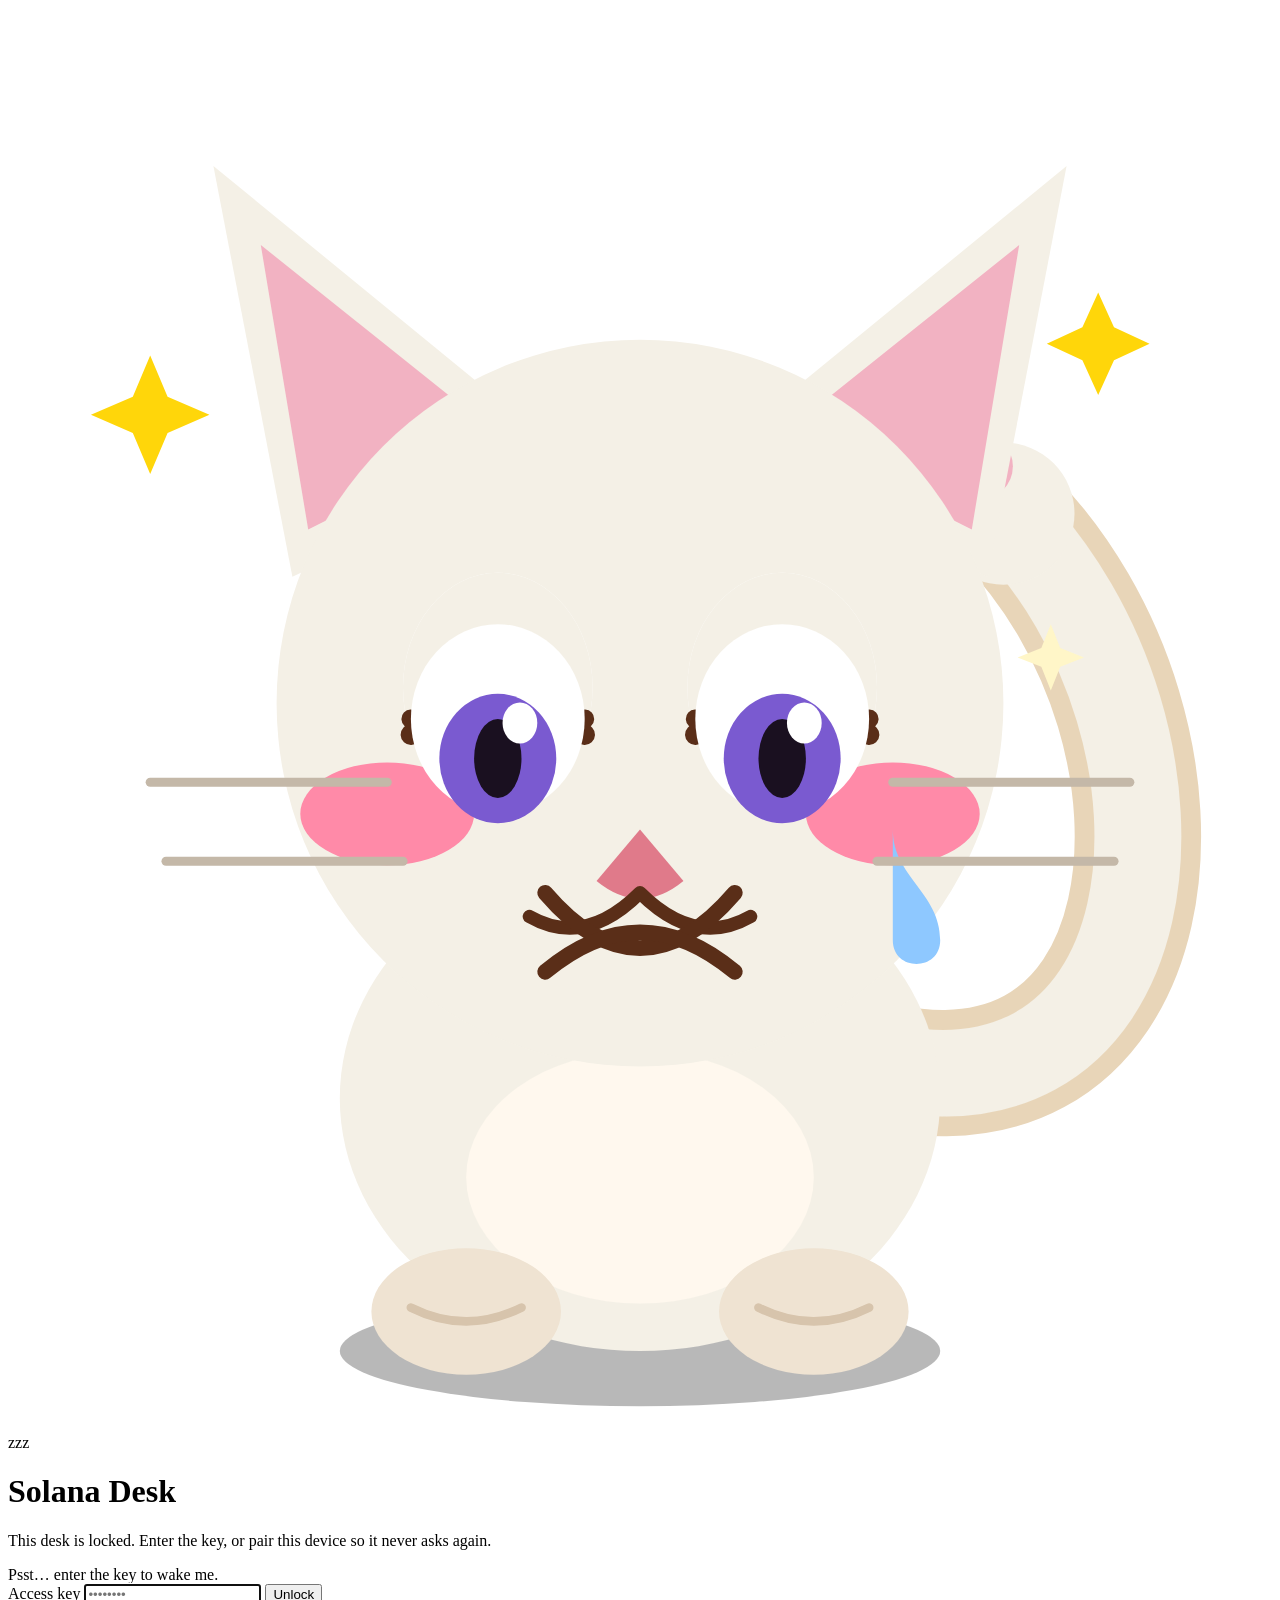
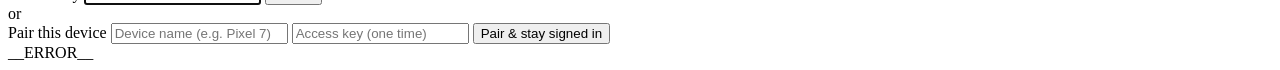
==== web/login.html @ 4916ee4c "Add anime-cat mascot UI that reacts to desk state Dashboard and login get the Yuyt-style cream cat, " ====
<!DOCTYPE html>
<html lang="en">
<head>
  <meta charset="utf-8" />
  <meta name="viewport" content="width=device-width, initial-scale=1.0" />
  <meta name="theme-color" content="#0a0810" />
  <title>Unlock — Solana Desk</title>
  <link rel="icon" href="data:image/svg+xml,%3Csvg xmlns='http://www.w3.org/2000/svg' viewBox='0 0 100 100'%3E%3Ctext y='.9em' font-size='90'%3E%F0%9F%90%B1%3C/text%3E%3C/svg%3E" />
  <link rel="stylesheet" href="/static/styles.css" />
</head>
<body class="page-login">
  <div class="login-card">
    <div class="login-cat">
      <div class="cat-dock" data-mood="sleep" aria-hidden="true">
        <div class="mascot-wrap">
          <svg class="mascot-svg" viewBox="0 0 160 180" xmlns="http://www.w3.org/2000/svg" focusable="false">
            <ellipse class="cat-shadow" cx="80" cy="170" rx="38" ry="7" fill="rgba(0,0,0,.28)"/>
            <g class="cat-tail">
              <path d="M104 132 C148 148 154 92 126 64" fill="none" stroke="#e8d5b8" stroke-width="16" stroke-linecap="round"/>
              <path d="M104 132 C148 148 154 92 126 64" fill="none" stroke="#f4f0e6" stroke-width="11" stroke-linecap="round"/>
              <circle cx="126" cy="64" r="9" fill="#f4f0e6"/>
              <circle cx="123" cy="58" r="4.2" fill="#f2b2c2"/>
            </g>
            <g class="cat-body">
              <ellipse cx="80" cy="138" rx="38" ry="32" fill="#f4f0e6"/>
              <ellipse cx="80" cy="148" rx="22" ry="16" fill="#fff8ee"/>
              <ellipse class="paw" cx="58" cy="165" rx="12" ry="8" fill="#efe3d2"/>
              <ellipse class="paw" cx="102" cy="165" rx="12" ry="8" fill="#efe3d2"/>
              <path d="M51 164.5 Q58 168 65 164.5" fill="none" stroke="#d7c4ac" stroke-width="1.1" stroke-linecap="round"/>
              <path d="M95 164.5 Q102 168 109 164.5" fill="none" stroke="#d7c4ac" stroke-width="1.1" stroke-linecap="round"/>
            </g>
            <g class="cat-head">
              <g class="ear ear-left">
                <path d="M36 72 L26 20 L70 56 Z" fill="#f4f0e6"/>
                <path d="M38 66 L32 30 L62 54 Z" fill="#f2b2c2"/>
              </g>
              <g class="ear ear-right">
                <path d="M124 72 L134 20 L90 56 Z" fill="#f4f0e6"/>
                <path d="M122 66 L128 30 L98 54 Z" fill="#f2b2c2"/>
              </g>
              <circle cx="80" cy="88" r="46" fill="#f4f0e6"/>
              <ellipse class="blush" cx="48" cy="102" rx="11" ry="6.5" fill="#ff8aa8"/>
              <ellipse class="blush" cx="112" cy="102" rx="11" ry="6.5" fill="#ff8aa8"/>
              <g class="eyes eyes-open">
                <g class="eye">
                  <ellipse cx="62" cy="86" rx="12" ry="14.5" fill="#fff"/>
                  <g class="iris">
                    <ellipse cx="62" cy="88" rx="8.4" ry="10.4" fill="#a46bff"/>
                    <ellipse cx="62" cy="93" rx="7" ry="5.4" fill="#5a2eb0" opacity=".48"/>
                    <ellipse cx="62" cy="88" rx="3.3" ry="6.2" fill="#1a1020"/>
                    <ellipse cx="65.4" cy="81.6" rx="3.1" ry="3.8" fill="#fff"/>
                    <circle cx="58.6" cy="91.6" r="1.35" fill="#fff" opacity=".95"/>
                  </g>
                  <ellipse class="eyelid" cx="62" cy="86" rx="12" ry="14.5" fill="#f4f0e6"/>
                </g>
                <g class="eye">
                  <ellipse cx="98" cy="86" rx="12" ry="14.5" fill="#fff"/>
                  <g class="iris">
                    <ellipse cx="98" cy="88" rx="8.4" ry="10.4" fill="#a46bff"/>
                    <ellipse cx="98" cy="93" rx="7" ry="5.4" fill="#5a2eb0" opacity=".48"/>
                    <ellipse cx="98" cy="88" rx="3.3" ry="6.2" fill="#1a1020"/>
                    <ellipse cx="101.4" cy="81.6" rx="3.1" ry="3.8" fill="#fff"/>
                    <circle cx="94.6" cy="91.6" r="1.35" fill="#fff" opacity=".95"/>
                  </g>
                  <ellipse class="eyelid" cx="98" cy="86" rx="12" ry="14.5" fill="#f4f0e6"/>
                </g>
              </g>
              <g class="eyes eyes-sleep">
                <path d="M51 90 Q62 100 73 90" fill="none" stroke="#5a2e18" stroke-width="2.4" stroke-linecap="round"/>
                <path d="M87 90 Q98 100 109 90" fill="none" stroke="#5a2e18" stroke-width="2.4" stroke-linecap="round"/>
              </g>
              <g class="eyes eyes-happy">
                <path d="M51 92 Q62 80 73 92" fill="none" stroke="#5a2e18" stroke-width="2.6" stroke-linecap="round"/>
                <path d="M87 92 Q98 80 109 92" fill="none" stroke="#5a2e18" stroke-width="2.6" stroke-linecap="round"/>
              </g>
              <g class="eyes eyes-sad">
                <ellipse cx="62" cy="90" rx="11" ry="12" fill="#fff"/>
                <g class="iris sad-iris">
                  <ellipse cx="62" cy="95" rx="7.4" ry="8.2" fill="#7a5ad0"/>
                  <ellipse cx="62" cy="95" rx="3" ry="5" fill="#1a1020"/>
                  <ellipse cx="64.8" cy="90.5" rx="2.2" ry="2.6" fill="#fff"/>
                </g>
                <ellipse cx="98" cy="90" rx="11" ry="12" fill="#fff"/>
                <g class="iris sad-iris">
                  <ellipse cx="98" cy="95" rx="7.4" ry="8.2" fill="#7a5ad0"/>
                  <ellipse cx="98" cy="95" rx="3" ry="5" fill="#1a1020"/>
                  <ellipse cx="100.8" cy="90.5" rx="2.2" ry="2.6" fill="#fff"/>
                </g>
                <path class="tear" d="M112 104 C112 110 118 112 118 118 C118 122 112 122 112 118 C112 112 112 110 112 104 Z" fill="#8ec8ff"/>
              </g>
              <path d="M80 104 L74.5 110.5 Q80 115 85.5 110.5 Z" fill="#e07a8a"/>
              <path class="mouth mouth-neutral" d="M80 112 Q73 119 66 115 M80 112 Q87 119 94 115" fill="none" stroke="#5a2e18" stroke-width="1.7" stroke-linecap="round"/>
              <path class="mouth mouth-happy" d="M68 112 Q80 126 92 112" fill="none" stroke="#5a2e18" stroke-width="2" stroke-linecap="round"/>
              <path class="mouth mouth-sad" d="M68 122 Q80 112 92 122" fill="none" stroke="#5a2e18" stroke-width="2" stroke-linecap="round"/>
              <g class="whiskers" fill="none" stroke="#c4b8a8" stroke-width="1.15" stroke-linecap="round">
                <path d="M18 98 H48"/>
                <path d="M20 108 H50"/>
                <path d="M112 98 H142"/>
                <path d="M110 108 H140"/>
              </g>
              <g class="sparkles">
                <path class="spark s1" d="M18 44 L20.2 49.2 L25.5 51.5 L20.2 53.8 L18 59 L15.8 53.8 L10.5 51.5 L15.8 49.2 Z" fill="#ffd60a"/>
                <path class="spark s2" d="M138 36 L140 40.4 L144.5 42.5 L140 44.6 L138 49 L136 44.6 L131.5 42.5 L136 40.4 Z" fill="#ffd60a"/>
                <path class="spark s3" d="M132 78 L133.2 81 L136.2 82.2 L133.2 83.4 L132 86.4 L130.8 83.4 L127.8 82.2 L130.8 81 Z" fill="#fff6c8"/>
              </g>
            </g>
          </svg>
          <div class="zzz"><span>z</span><span>z</span><span>z</span></div>
        </div>
      </div>
    </div>
    <h1>Solana Desk</h1>
    <p class="sub">This desk is locked. Enter the key, or pair this device so it never asks again.</p>
    <div class="speech login-speech">Psst… enter the key to wake me.</div>

    <form method="post" action="/login">
      <label>Access key</label>
      <input type="password" name="token" placeholder="••••••••"
             autofocus autocomplete="current-password" />
      <button type="submit">Unlock</button>
    </form>

    <div class="div">or</div>

    <form method="post" action="/pair">
      <label>Pair this device</label>
      <input type="text" name="name" placeholder="Device name (e.g. Pixel 7)" />
      <input type="password" name="token" placeholder="Access key (one time)" />
      <button class="ghost" type="submit">Pair &amp; stay signed in</button>
    </form>
    __ERROR__
  </div>
</body>
</html>
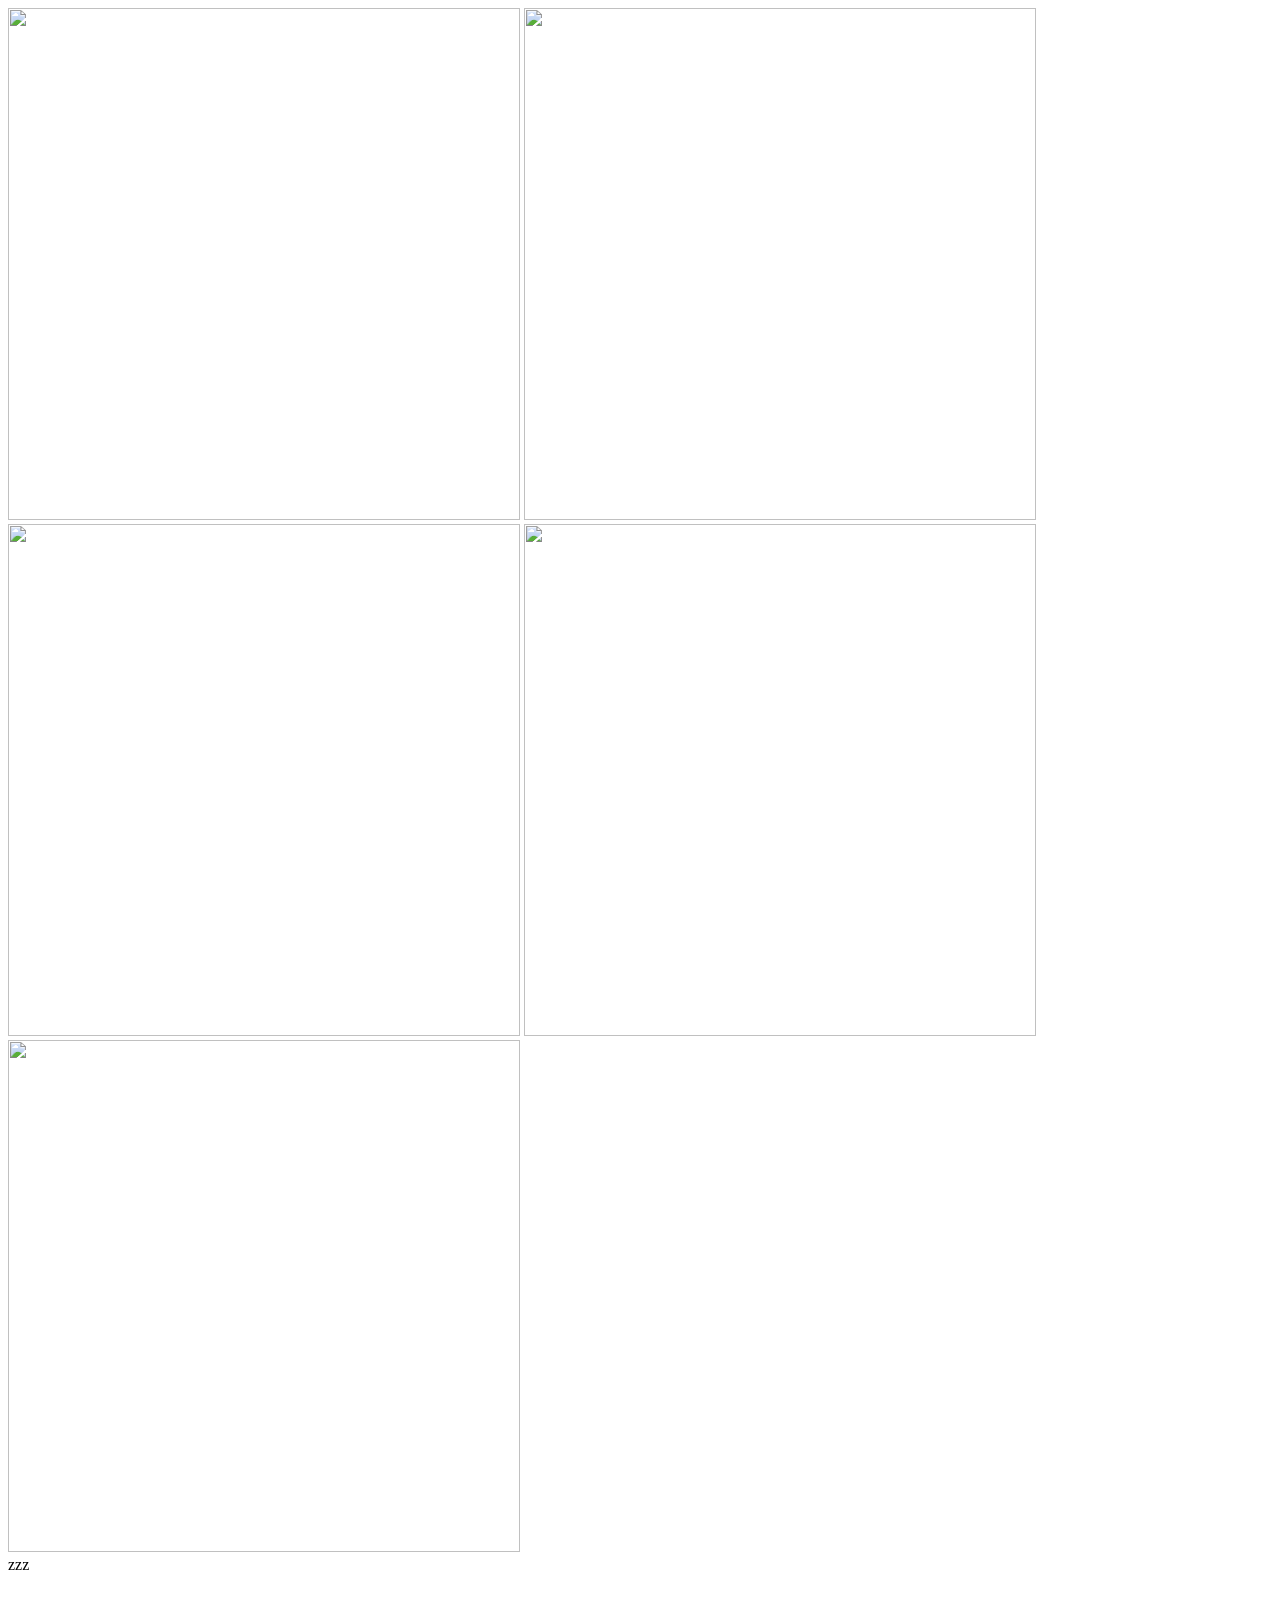
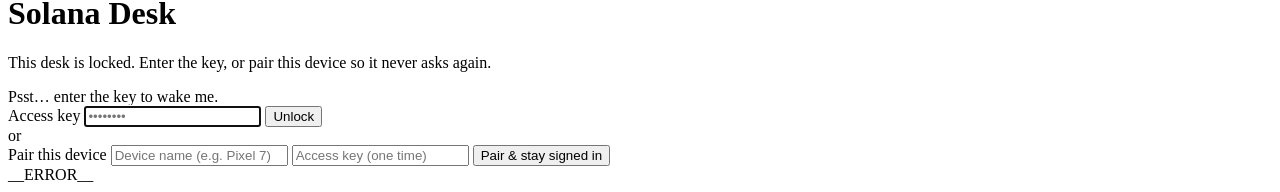
==== commit 4091d02e: "Replace clip-art SVG cat with illustrated anime mascot Five painted poses (sleep, scan, happy, sad, " ====
--- a/web/login.html
+++ b/web/login.html
@@ -12,99 +12,14 @@
   <div class="login-card">
     <div class="login-cat">
       <div class="cat-dock" data-mood="sleep" aria-hidden="true">
-        <div class="mascot-wrap">
-          <svg class="mascot-svg" viewBox="0 0 160 180" xmlns="http://www.w3.org/2000/svg" focusable="false">
-            <ellipse class="cat-shadow" cx="80" cy="170" rx="38" ry="7" fill="rgba(0,0,0,.28)"/>
-            <g class="cat-tail">
-              <path d="M104 132 C148 148 154 92 126 64" fill="none" stroke="#e8d5b8" stroke-width="16" stroke-linecap="round"/>
-              <path d="M104 132 C148 148 154 92 126 64" fill="none" stroke="#f4f0e6" stroke-width="11" stroke-linecap="round"/>
-              <circle cx="126" cy="64" r="9" fill="#f4f0e6"/>
-              <circle cx="123" cy="58" r="4.2" fill="#f2b2c2"/>
-            </g>
-            <g class="cat-body">
-              <ellipse cx="80" cy="138" rx="38" ry="32" fill="#f4f0e6"/>
-              <ellipse cx="80" cy="148" rx="22" ry="16" fill="#fff8ee"/>
-              <ellipse class="paw" cx="58" cy="165" rx="12" ry="8" fill="#efe3d2"/>
-              <ellipse class="paw" cx="102" cy="165" rx="12" ry="8" fill="#efe3d2"/>
-              <path d="M51 164.5 Q58 168 65 164.5" fill="none" stroke="#d7c4ac" stroke-width="1.1" stroke-linecap="round"/>
-              <path d="M95 164.5 Q102 168 109 164.5" fill="none" stroke="#d7c4ac" stroke-width="1.1" stroke-linecap="round"/>
-            </g>
-            <g class="cat-head">
-              <g class="ear ear-left">
-                <path d="M36 72 L26 20 L70 56 Z" fill="#f4f0e6"/>
-                <path d="M38 66 L32 30 L62 54 Z" fill="#f2b2c2"/>
-              </g>
-              <g class="ear ear-right">
-                <path d="M124 72 L134 20 L90 56 Z" fill="#f4f0e6"/>
-                <path d="M122 66 L128 30 L98 54 Z" fill="#f2b2c2"/>
-              </g>
-              <circle cx="80" cy="88" r="46" fill="#f4f0e6"/>
-              <ellipse class="blush" cx="48" cy="102" rx="11" ry="6.5" fill="#ff8aa8"/>
-              <ellipse class="blush" cx="112" cy="102" rx="11" ry="6.5" fill="#ff8aa8"/>
-              <g class="eyes eyes-open">
-                <g class="eye">
-                  <ellipse cx="62" cy="86" rx="12" ry="14.5" fill="#fff"/>
-                  <g class="iris">
-                    <ellipse cx="62" cy="88" rx="8.4" ry="10.4" fill="#a46bff"/>
-                    <ellipse cx="62" cy="93" rx="7" ry="5.4" fill="#5a2eb0" opacity=".48"/>
-                    <ellipse cx="62" cy="88" rx="3.3" ry="6.2" fill="#1a1020"/>
-                    <ellipse cx="65.4" cy="81.6" rx="3.1" ry="3.8" fill="#fff"/>
-                    <circle cx="58.6" cy="91.6" r="1.35" fill="#fff" opacity=".95"/>
-                  </g>
-                  <ellipse class="eyelid" cx="62" cy="86" rx="12" ry="14.5" fill="#f4f0e6"/>
-                </g>
-                <g class="eye">
-                  <ellipse cx="98" cy="86" rx="12" ry="14.5" fill="#fff"/>
-                  <g class="iris">
-                    <ellipse cx="98" cy="88" rx="8.4" ry="10.4" fill="#a46bff"/>
-                    <ellipse cx="98" cy="93" rx="7" ry="5.4" fill="#5a2eb0" opacity=".48"/>
-                    <ellipse cx="98" cy="88" rx="3.3" ry="6.2" fill="#1a1020"/>
-                    <ellipse cx="101.4" cy="81.6" rx="3.1" ry="3.8" fill="#fff"/>
-                    <circle cx="94.6" cy="91.6" r="1.35" fill="#fff" opacity=".95"/>
-                  </g>
-                  <ellipse class="eyelid" cx="98" cy="86" rx="12" ry="14.5" fill="#f4f0e6"/>
-                </g>
-              </g>
-              <g class="eyes eyes-sleep">
-                <path d="M51 90 Q62 100 73 90" fill="none" stroke="#5a2e18" stroke-width="2.4" stroke-linecap="round"/>
-                <path d="M87 90 Q98 100 109 90" fill="none" stroke="#5a2e18" stroke-width="2.4" stroke-linecap="round"/>
-              </g>
-              <g class="eyes eyes-happy">
-                <path d="M51 92 Q62 80 73 92" fill="none" stroke="#5a2e18" stroke-width="2.6" stroke-linecap="round"/>
-                <path d="M87 92 Q98 80 109 92" fill="none" stroke="#5a2e18" stroke-width="2.6" stroke-linecap="round"/>
-              </g>
-              <g class="eyes eyes-sad">
-                <ellipse cx="62" cy="90" rx="11" ry="12" fill="#fff"/>
-                <g class="iris sad-iris">
-                  <ellipse cx="62" cy="95" rx="7.4" ry="8.2" fill="#7a5ad0"/>
-                  <ellipse cx="62" cy="95" rx="3" ry="5" fill="#1a1020"/>
-                  <ellipse cx="64.8" cy="90.5" rx="2.2" ry="2.6" fill="#fff"/>
-                </g>
-                <ellipse cx="98" cy="90" rx="11" ry="12" fill="#fff"/>
-                <g class="iris sad-iris">
-                  <ellipse cx="98" cy="95" rx="7.4" ry="8.2" fill="#7a5ad0"/>
-                  <ellipse cx="98" cy="95" rx="3" ry="5" fill="#1a1020"/>
-                  <ellipse cx="100.8" cy="90.5" rx="2.2" ry="2.6" fill="#fff"/>
-                </g>
-                <path class="tear" d="M112 104 C112 110 118 112 118 118 C118 122 112 122 112 118 C112 112 112 110 112 104 Z" fill="#8ec8ff"/>
-              </g>
-              <path d="M80 104 L74.5 110.5 Q80 115 85.5 110.5 Z" fill="#e07a8a"/>
-              <path class="mouth mouth-neutral" d="M80 112 Q73 119 66 115 M80 112 Q87 119 94 115" fill="none" stroke="#5a2e18" stroke-width="1.7" stroke-linecap="round"/>
-              <path class="mouth mouth-happy" d="M68 112 Q80 126 92 112" fill="none" stroke="#5a2e18" stroke-width="2" stroke-linecap="round"/>
-              <path class="mouth mouth-sad" d="M68 122 Q80 112 92 122" fill="none" stroke="#5a2e18" stroke-width="2" stroke-linecap="round"/>
-              <g class="whiskers" fill="none" stroke="#c4b8a8" stroke-width="1.15" stroke-linecap="round">
-                <path d="M18 98 H48"/>
-                <path d="M20 108 H50"/>
-                <path d="M112 98 H142"/>
-                <path d="M110 108 H140"/>
-              </g>
-              <g class="sparkles">
-                <path class="spark s1" d="M18 44 L20.2 49.2 L25.5 51.5 L20.2 53.8 L18 59 L15.8 53.8 L10.5 51.5 L15.8 49.2 Z" fill="#ffd60a"/>
-                <path class="spark s2" d="M138 36 L140 40.4 L144.5 42.5 L140 44.6 L138 49 L136 44.6 L131.5 42.5 L136 40.4 Z" fill="#ffd60a"/>
-                <path class="spark s3" d="M132 78 L133.2 81 L136.2 82.2 L133.2 83.4 L132 86.4 L130.8 83.4 L127.8 82.2 L130.8 81 Z" fill="#fff6c8"/>
-              </g>
-            </g>
-          </svg>
+                <div class="mascot-wrap" aria-hidden="true">
+          <div class="mascot">
+            <img class="pose pose-neutral" src="/static/assets/cat/neutral.webp" width="512" height="512" alt="" decoding="async">
+            <img class="pose pose-sleep" src="/static/assets/cat/sleep.webp" width="512" height="512" alt="" decoding="async">
+            <img class="pose pose-scan" src="/static/assets/cat/scan.webp" width="512" height="512" alt="" decoding="async">
+            <img class="pose pose-happy" src="/static/assets/cat/happy.webp" width="512" height="512" alt="" decoding="async">
+            <img class="pose pose-sad" src="/static/assets/cat/sad.webp" width="512" height="512" alt="" decoding="async">
+          </div>
           <div class="zzz"><span>z</span><span>z</span><span>z</span></div>
         </div>
       </div>
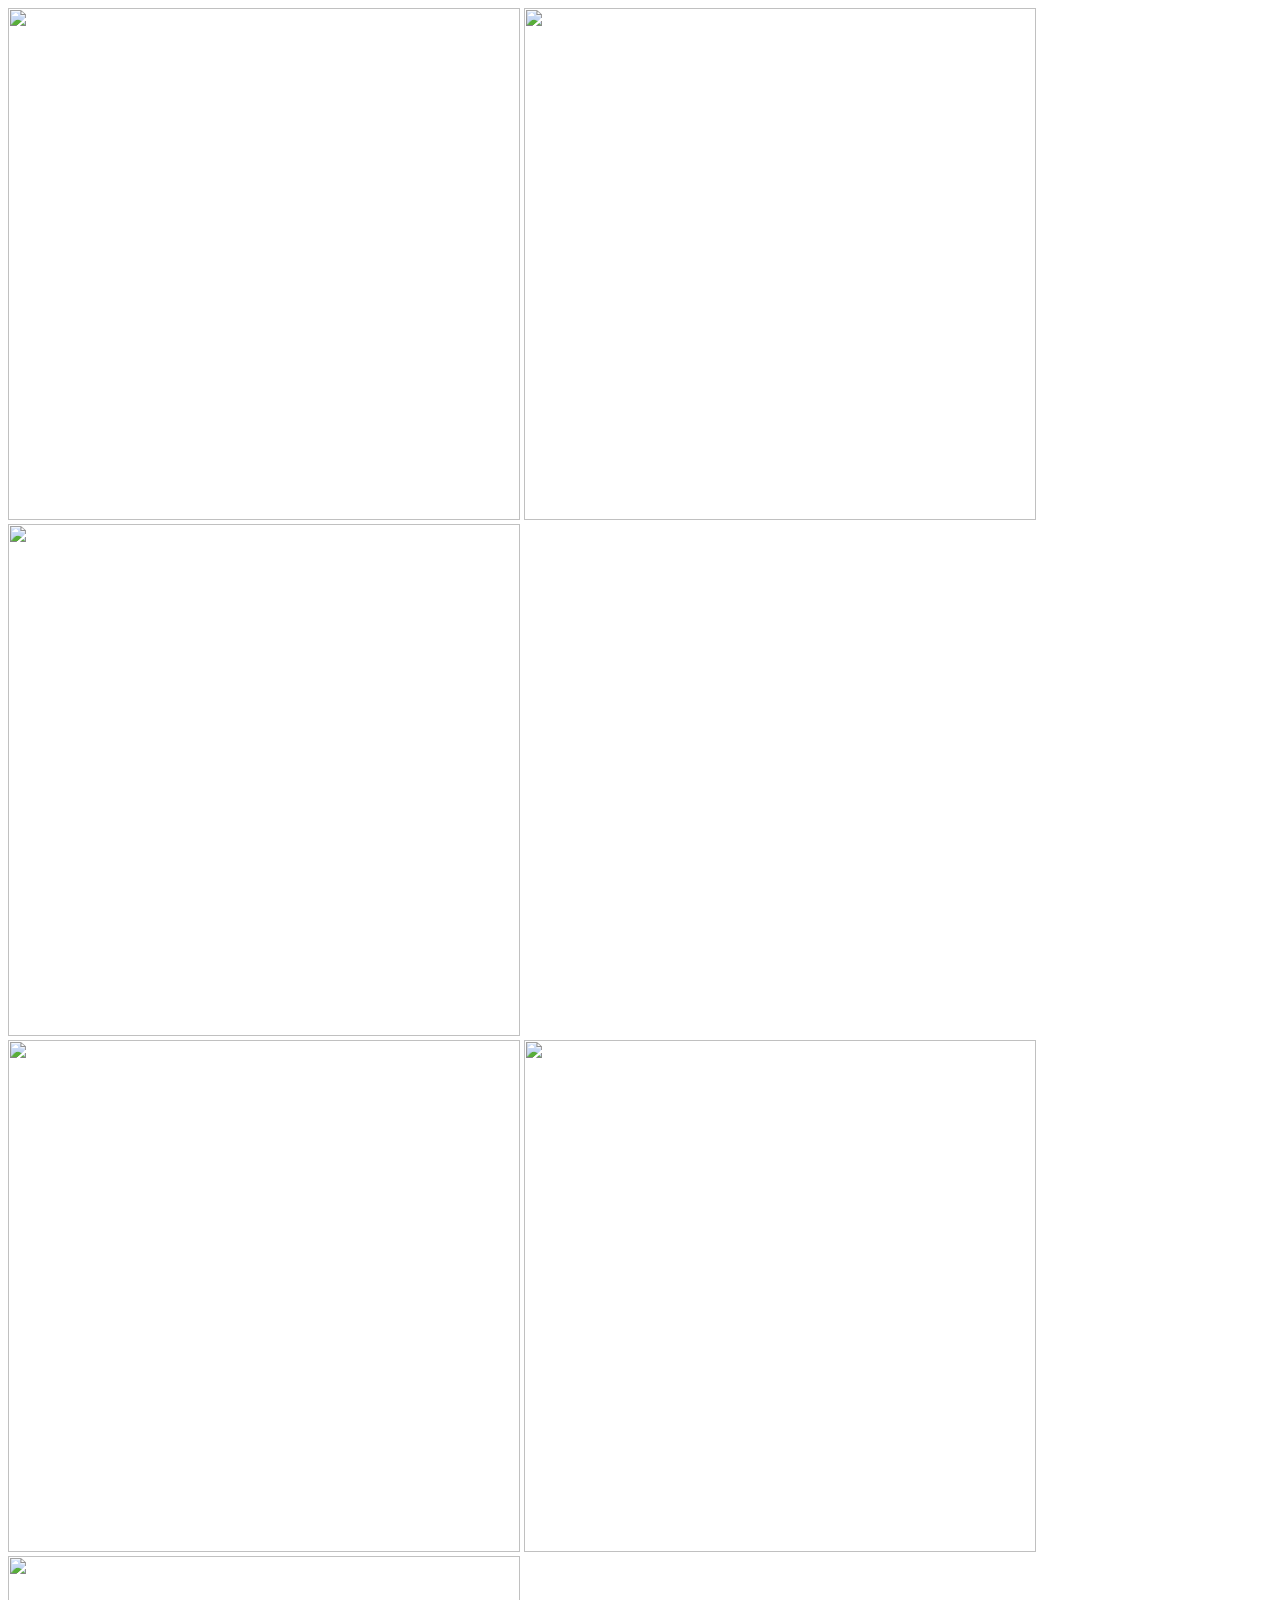
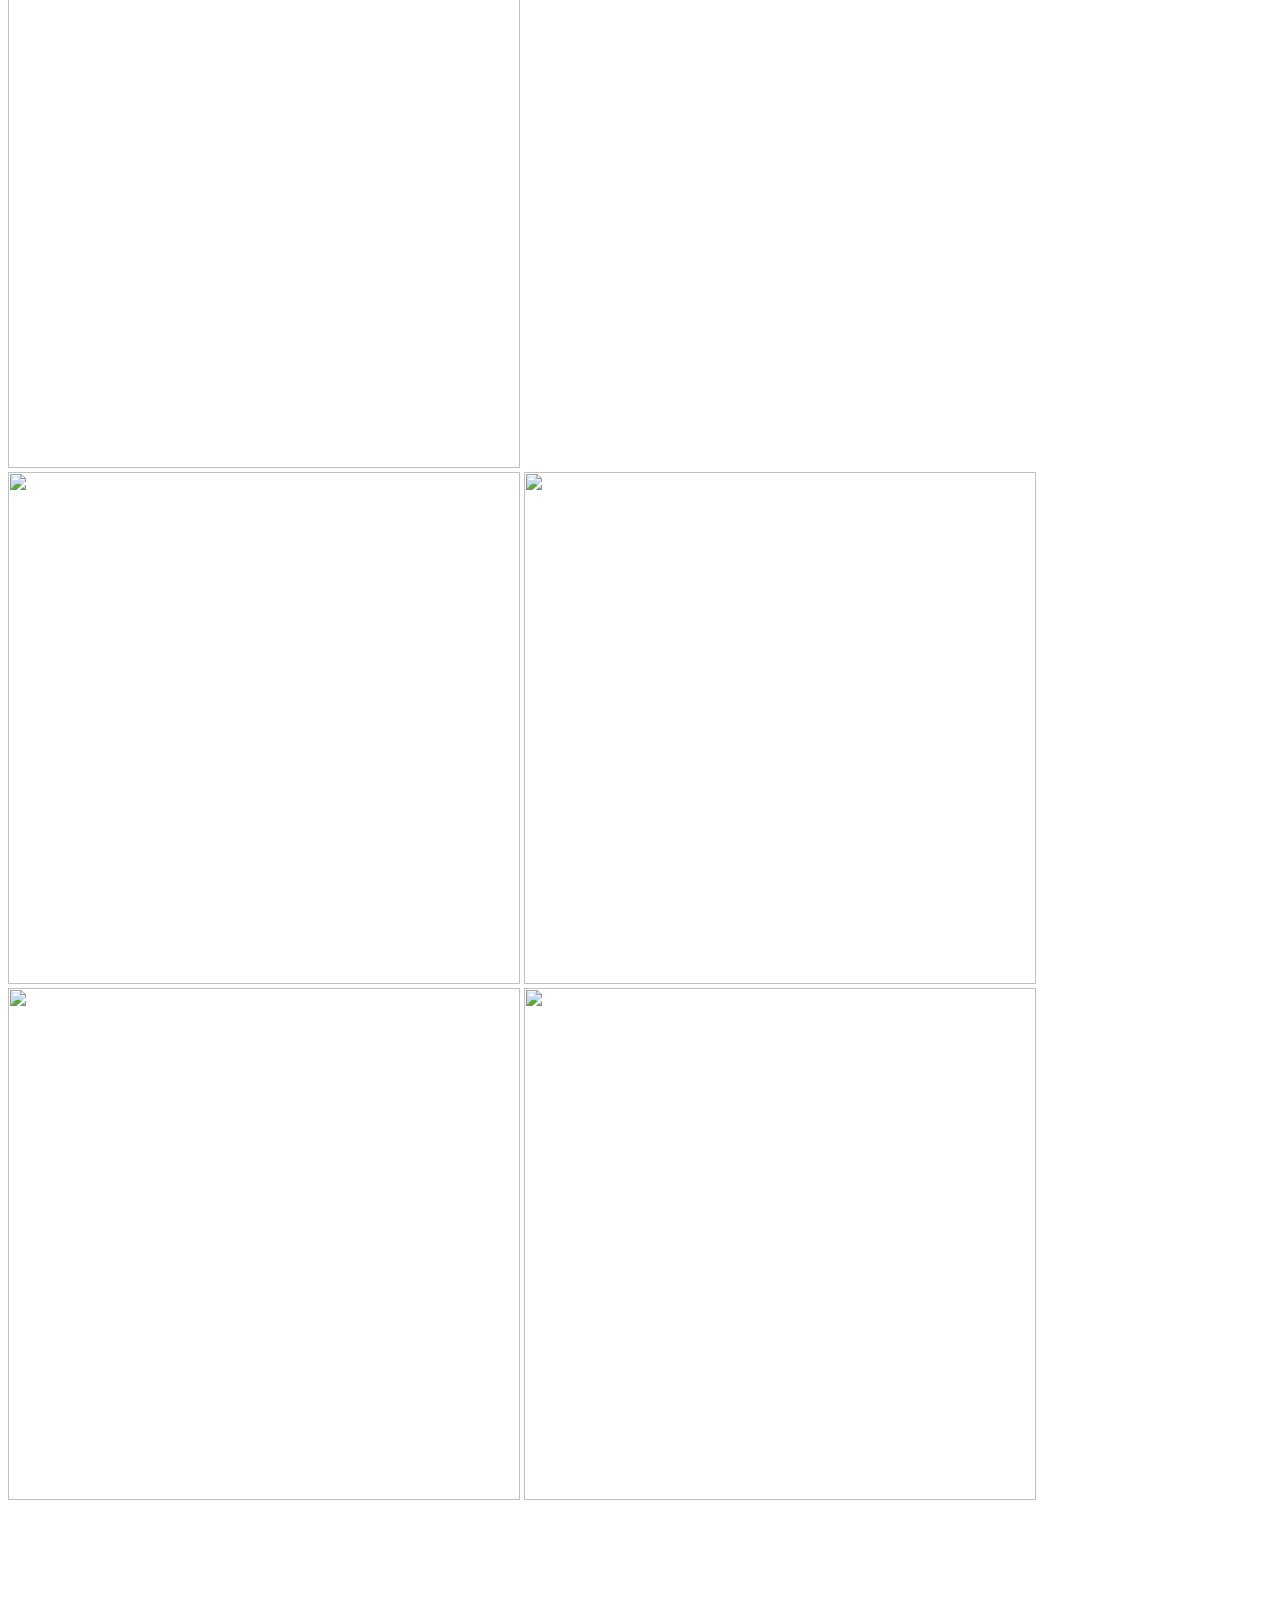
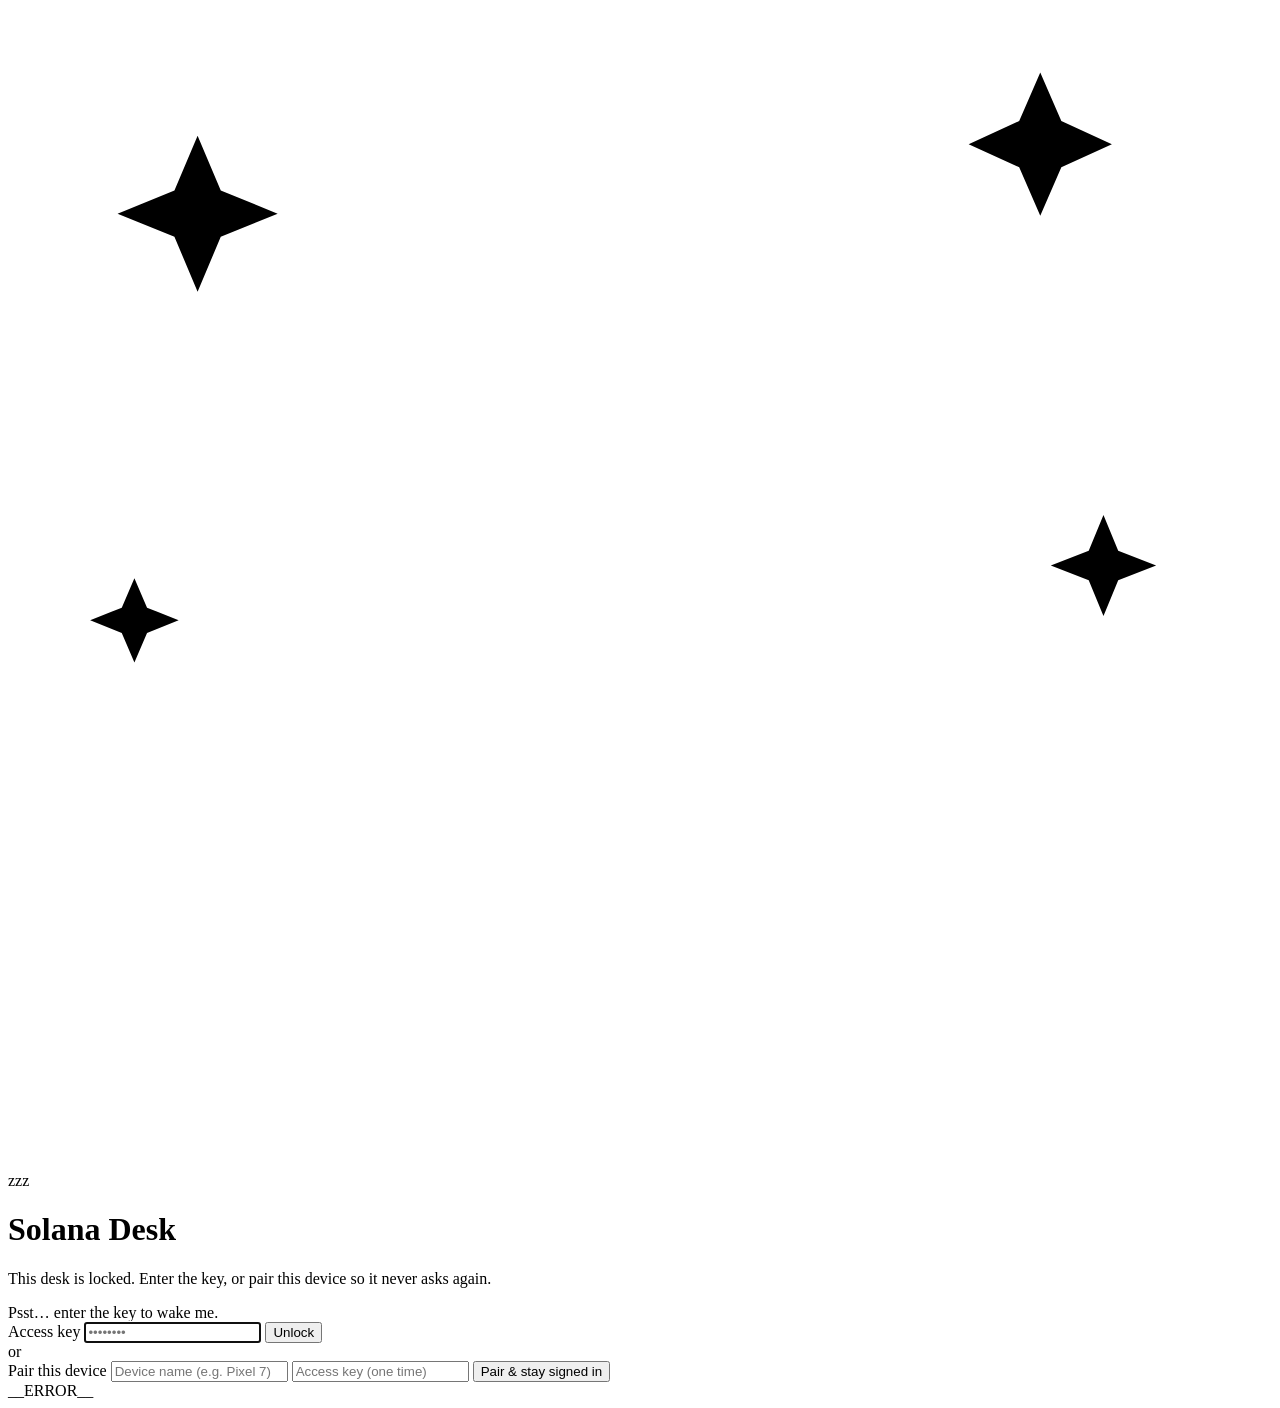
==== commit 0fc474ef: "Restyle cat mascot as 2D anime cartoon with motion Replace the painterly cat with cel-shaded anime p" ====
--- a/web/login.html
+++ b/web/login.html
@@ -12,14 +12,36 @@
   <div class="login-card">
     <div class="login-cat">
       <div class="cat-dock" data-mood="sleep" aria-hidden="true">
-                <div class="mascot-wrap" aria-hidden="true">
+                        <div class="mascot-wrap" aria-hidden="true">
           <div class="mascot">
-            <img class="pose pose-neutral" src="/static/assets/cat/neutral.webp" width="512" height="512" alt="" decoding="async">
-            <img class="pose pose-sleep" src="/static/assets/cat/sleep.webp" width="512" height="512" alt="" decoding="async">
-            <img class="pose pose-scan" src="/static/assets/cat/scan.webp" width="512" height="512" alt="" decoding="async">
-            <img class="pose pose-happy" src="/static/assets/cat/happy.webp" width="512" height="512" alt="" decoding="async">
-            <img class="pose pose-sad" src="/static/assets/cat/sad.webp" width="512" height="512" alt="" decoding="async">
+            <div class="mood mood-neutral">
+              <img class="frame frame-open" src="/static/assets/cat/neutral.webp" width="512" height="512" alt="" decoding="async">
+              <img class="frame frame-blink" src="/static/assets/cat/neutral-blink.webp" width="512" height="512" alt="" decoding="async">
+            </div>
+            <div class="mood mood-sleep">
+              <img class="frame frame-open" src="/static/assets/cat/sleep.webp" width="512" height="512" alt="" decoding="async">
+            </div>
+            <div class="mood mood-scan">
+              <img class="frame frame-a" src="/static/assets/cat/scan.webp" width="512" height="512" alt="" decoding="async">
+              <img class="frame frame-b" src="/static/assets/cat/scan-look.webp" width="512" height="512" alt="" decoding="async">
+              <img class="frame frame-blink" src="/static/assets/cat/scan-blink.webp" width="512" height="512" alt="" decoding="async">
+            </div>
+            <div class="mood mood-happy">
+              <img class="frame frame-open" src="/static/assets/cat/happy.webp" width="512" height="512" alt="" decoding="async">
+              <img class="frame frame-blink" src="/static/assets/cat/happy-blink.webp" width="512" height="512" alt="" decoding="async">
+            </div>
+            <div class="mood mood-sad">
+              <img class="frame frame-open" src="/static/assets/cat/sad.webp" width="512" height="512" alt="" decoding="async">
+              <img class="frame frame-blink" src="/static/assets/cat/sad-blink.webp" width="512" height="512" alt="" decoding="async">
+            </div>
           </div>
+          <svg class="fx-sparkles" viewBox="0 0 120 120" aria-hidden="true">
+            <path class="sp s1" d="M18 22 L20.2 27.2 L25.6 29.4 L20.2 31.6 L18 36.8 L15.8 31.6 L10.4 29.4 L15.8 27.2 Z"/>
+            <path class="sp s2" d="M98 16 L100 20.6 L104.8 22.8 L100 25 L98 29.6 L96 25 L91.2 22.8 L96 20.6 Z"/>
+            <path class="sp s3" d="M104 58 L105.4 61.4 L109 62.8 L105.4 64.2 L104 67.6 L102.6 64.2 L99 62.8 L102.6 61.4 Z"/>
+            <path class="sp s4" d="M12 64 L13.2 66.8 L16.2 68 L13.2 69.2 L12 72 L10.8 69.2 L7.8 68 L10.8 66.8 Z"/>
+          </svg>
+          <div class="fx-tear"></div>
           <div class="zzz"><span>z</span><span>z</span><span>z</span></div>
         </div>
       </div>
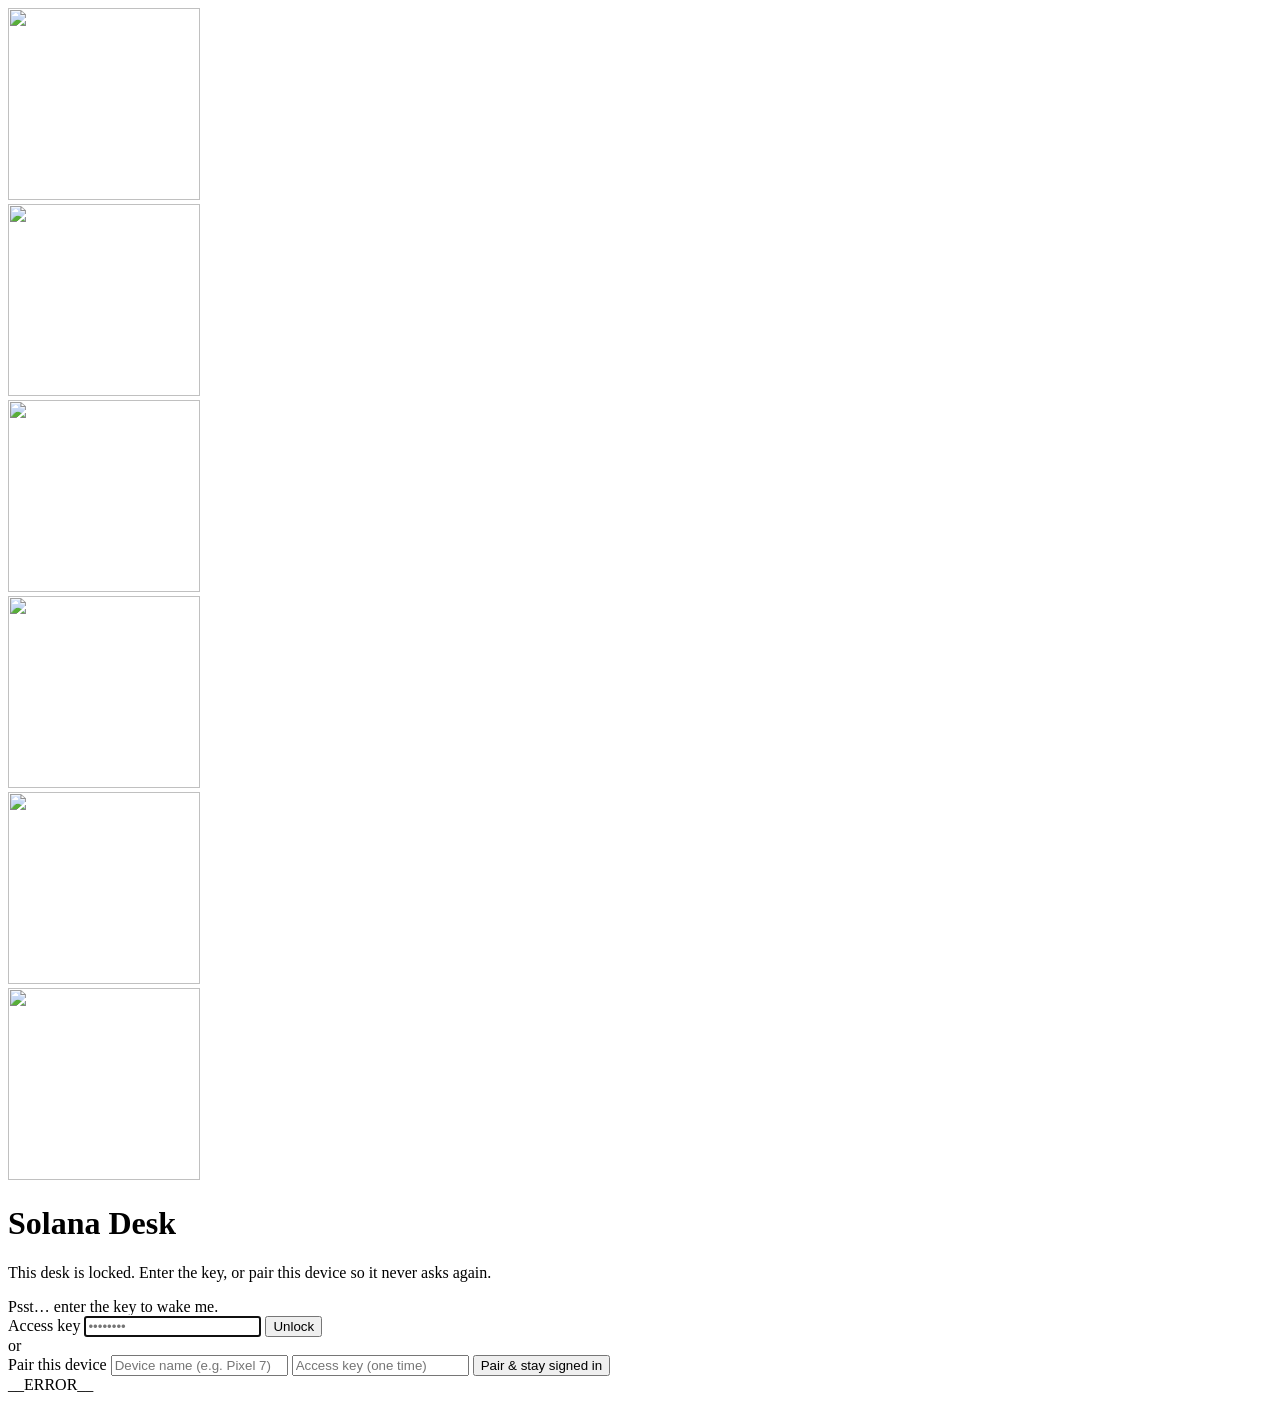
==== commit d1d5bccf: "Show token age and CA on tickets, and replace the anime cat with a pixel mascot Age and the shortene" ====
--- a/web/login.html
+++ b/web/login.html
@@ -11,38 +11,28 @@
 <body class="page-login">
   <div class="login-card">
     <div class="login-cat">
-      <div class="cat-dock" data-mood="sleep" aria-hidden="true">
-                        <div class="mascot-wrap" aria-hidden="true">
+      <div class="cat-dock" data-mood="idle">
+        <div class="mascot-wrap" aria-hidden="true">
           <div class="mascot">
-            <div class="mood mood-neutral">
-              <img class="frame frame-open" src="/static/assets/cat/neutral.webp" width="512" height="512" alt="" decoding="async">
-              <img class="frame frame-blink" src="/static/assets/cat/neutral-blink.webp" width="512" height="512" alt="" decoding="async">
+            <div class="mood mood-idle" style="--frames:12;--frame-ms:160ms">
+              <img class="gif-fallback" src="/static/assets/cat-pixel/idle.gif" width="192" height="192" alt="" decoding="async">
             </div>
-            <div class="mood mood-sleep">
-              <img class="frame frame-open" src="/static/assets/cat/sleep.webp" width="512" height="512" alt="" decoding="async">
+            <div class="mood mood-scan" style="--frames:14;--frame-ms:160ms">
+              <img class="gif-fallback" src="/static/assets/cat-pixel/scan.gif" width="192" height="192" alt="" decoding="async">
             </div>
-            <div class="mood mood-scan">
-              <img class="frame frame-a" src="/static/assets/cat/scan.webp" width="512" height="512" alt="" decoding="async">
-              <img class="frame frame-b" src="/static/assets/cat/scan-look.webp" width="512" height="512" alt="" decoding="async">
-              <img class="frame frame-blink" src="/static/assets/cat/scan-blink.webp" width="512" height="512" alt="" decoding="async">
+            <div class="mood mood-trader" style="--frames:12;--frame-ms:160ms">
+              <img class="gif-fallback" src="/static/assets/cat-pixel/trader.gif" width="192" height="192" alt="" decoding="async">
             </div>
-            <div class="mood mood-happy">
-              <img class="frame frame-open" src="/static/assets/cat/happy.webp" width="512" height="512" alt="" decoding="async">
-              <img class="frame frame-blink" src="/static/assets/cat/happy-blink.webp" width="512" height="512" alt="" decoding="async">
+            <div class="mood mood-win" style="--frames:12;--frame-ms:160ms">
+              <img class="gif-fallback" src="/static/assets/cat-pixel/win.gif" width="192" height="192" alt="" decoding="async">
             </div>
-            <div class="mood mood-sad">
-              <img class="frame frame-open" src="/static/assets/cat/sad.webp" width="512" height="512" alt="" decoding="async">
-              <img class="frame frame-blink" src="/static/assets/cat/sad-blink.webp" width="512" height="512" alt="" decoding="async">
+            <div class="mood mood-loss" style="--frames:12;--frame-ms:160ms">
+              <img class="gif-fallback" src="/static/assets/cat-pixel/loss.gif" width="192" height="192" alt="" decoding="async">
+            </div>
+            <div class="mood mood-sleep" style="--frames:16;--frame-ms:200ms">
+              <img class="gif-fallback" src="/static/assets/cat-pixel/sleep.gif" width="192" height="192" alt="" decoding="async">
             </div>
           </div>
-          <svg class="fx-sparkles" viewBox="0 0 120 120" aria-hidden="true">
-            <path class="sp s1" d="M18 22 L20.2 27.2 L25.6 29.4 L20.2 31.6 L18 36.8 L15.8 31.6 L10.4 29.4 L15.8 27.2 Z"/>
-            <path class="sp s2" d="M98 16 L100 20.6 L104.8 22.8 L100 25 L98 29.6 L96 25 L91.2 22.8 L96 20.6 Z"/>
-            <path class="sp s3" d="M104 58 L105.4 61.4 L109 62.8 L105.4 64.2 L104 67.6 L102.6 64.2 L99 62.8 L102.6 61.4 Z"/>
-            <path class="sp s4" d="M12 64 L13.2 66.8 L16.2 68 L13.2 69.2 L12 72 L10.8 69.2 L7.8 68 L10.8 66.8 Z"/>
-          </svg>
-          <div class="fx-tear"></div>
-          <div class="zzz"><span>z</span><span>z</span><span>z</span></div>
         </div>
       </div>
     </div>
